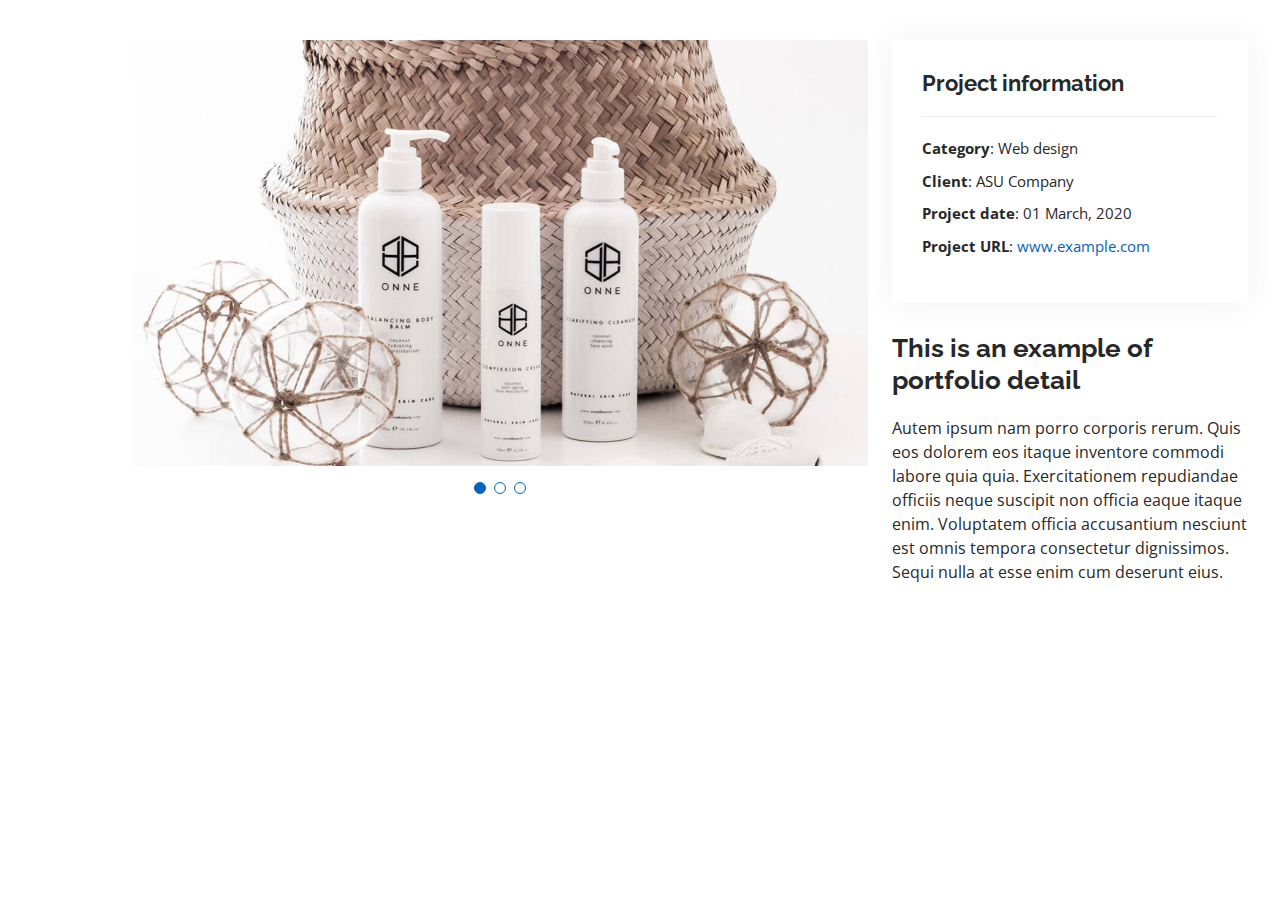
==== portfolio-details.html @ c2803779 "Source Code" ====
<!DOCTYPE html>
<html lang="en">

<head>
  <meta charset="utf-8">
  <meta content="width=device-width, initial-scale=1.0" name="viewport">

  <title>Portfolio Details - Personal Bootstrap Template</title>
  <meta content="" name="description">
  <meta content="" name="keywords">

  <!-- Favicons -->
  <link href="assets/img/favicon.png" rel="icon">
  <link href="assets/img/apple-touch-icon.png" rel="apple-touch-icon">

  <!-- Google Fonts -->
  <link href="https://fonts.googleapis.com/css?family=Open+Sans:300,300i,400,400i,600,600i,700,700i|Raleway:300,300i,400,400i,500,500i,600,600i,700,700i|Poppins:300,300i,400,400i,500,500i,600,600i,700,700i" rel="stylesheet">

  <!-- Vendor CSS Files -->
  <link href="assets/vendor/aos/aos.css" rel="stylesheet">
  <link href="assets/vendor/bootstrap/css/bootstrap.min.css" rel="stylesheet">
  <link href="assets/vendor/bootstrap-icons/bootstrap-icons.css" rel="stylesheet">
  <link href="assets/vendor/boxicons/css/boxicons.min.css" rel="stylesheet">
  <link href="assets/vendor/glightbox/css/glightbox.min.css" rel="stylesheet">
  <link href="assets/vendor/swiper/swiper-bundle.min.css" rel="stylesheet">

  <!-- Template Main CSS File -->
  <link href="assets/css/style.css" rel="stylesheet">

  <!-- =======================================================
  * Template Name: MyResume
  * Updated: Sep 18 2023 with Bootstrap v5.3.2
  * Template URL: https://bootstrapmade.com/free-html-bootstrap-template-my-resume/
  * Author: BootstrapMade.com
  * License: https://bootstrapmade.com/license/
  ======================================================== -->
</head>

<body>

  <main id="main">

    <!-- ======= Portfolio Details Section ======= -->
    <section id="portfolio-details" class="portfolio-details">
      <div class="container">

        <div class="row gy-4">

          <div class="col-lg-8">
            <div class="portfolio-details-slider swiper">
              <div class="swiper-wrapper align-items-center">

                <div class="swiper-slide">
                  <img src="assets/img/portfolio/portfolio-details-1.jpg" alt="">
                </div>

                <div class="swiper-slide">
                  <img src="assets/img/portfolio/portfolio-details-2.jpg" alt="">
                </div>

                <div class="swiper-slide">
                  <img src="assets/img/portfolio/portfolio-details-3.jpg" alt="">
                </div>

              </div>
              <div class="swiper-pagination"></div>
            </div>
          </div>

          <div class="col-lg-4">
            <div class="portfolio-info">
              <h3>Project information</h3>
              <ul>
                <li><strong>Category</strong>: Web design</li>
                <li><strong>Client</strong>: ASU Company</li>
                <li><strong>Project date</strong>: 01 March, 2020</li>
                <li><strong>Project URL</strong>: <a href="#">www.example.com</a></li>
              </ul>
            </div>
            <div class="portfolio-description">
              <h2>This is an example of portfolio detail</h2>
              <p>
                Autem ipsum nam porro corporis rerum. Quis eos dolorem eos itaque inventore commodi labore quia quia. Exercitationem repudiandae officiis neque suscipit non officia eaque itaque enim. Voluptatem officia accusantium nesciunt est omnis tempora consectetur dignissimos. Sequi nulla at esse enim cum deserunt eius.
              </p>
            </div>
          </div>

        </div>

      </div>
    </section><!-- End Portfolio Details Section -->

  </main><!-- End #main -->

  <div id="preloader"></div>
  <a href="#" class="back-to-top d-flex align-items-center justify-content-center"><i class="bi bi-arrow-up-short"></i></a>

  <!-- Vendor JS Files -->
  <script src="assets/vendor/purecounter/purecounter_vanilla.js"></script>
  <script src="assets/vendor/aos/aos.js"></script>
  <script src="assets/vendor/bootstrap/js/bootstrap.bundle.min.js"></script>
  <script src="assets/vendor/glightbox/js/glightbox.min.js"></script>
  <script src="assets/vendor/isotope-layout/isotope.pkgd.min.js"></script>
  <script src="assets/vendor/swiper/swiper-bundle.min.js"></script>
  <script src="assets/vendor/typed.js/typed.umd.js"></script>
  <script src="assets/vendor/waypoints/noframework.waypoints.js"></script>
  <script src="assets/vendor/php-email-form/validate.js"></script>

  <!-- Template Main JS File -->
  <script src="assets/js/main.js"></script>

</body>

</html>
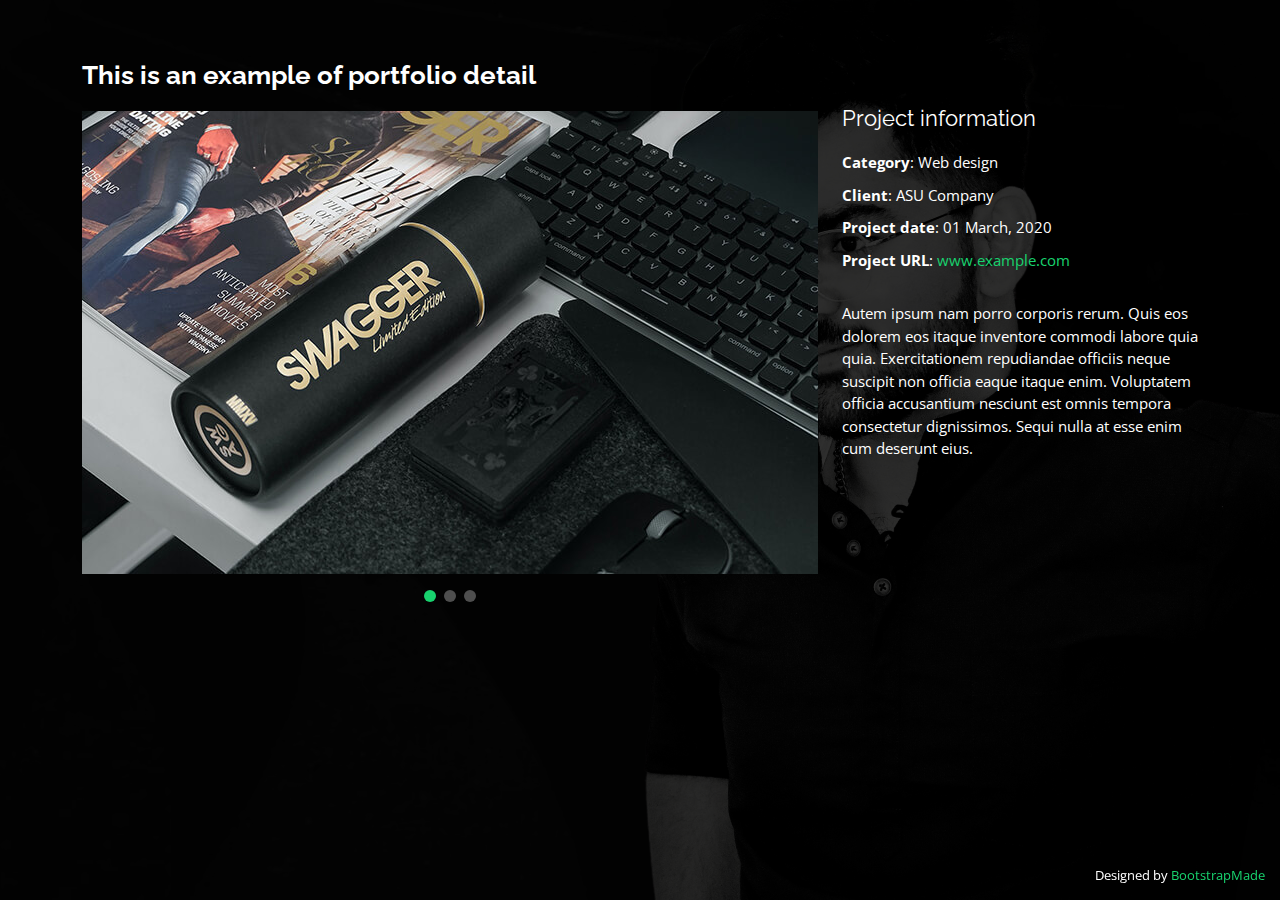
==== commit 7a4d0bdd: "Website" ====
--- a/portfolio-details.html
+++ b/portfolio-details.html
@@ -5,48 +5,44 @@
   <meta charset="utf-8">
   <meta content="width=device-width, initial-scale=1.0" name="viewport">
 
-  <title>Portfolio Details - Personal Bootstrap Template</title>
+  <title>Amit Mishra</title>
   <meta content="" name="description">
   <meta content="" name="keywords">
 
   <!-- Favicons -->
-  <link href="assets/img/favicon.png" rel="icon">
-  <link href="assets/img/apple-touch-icon.png" rel="apple-touch-icon">
+  <link href="assets/img/icon.png" rel="icon">
+  <link href="assets/img/icon.png" rel="apple-touch-icon">
 
   <!-- Google Fonts -->
   <link href="https://fonts.googleapis.com/css?family=Open+Sans:300,300i,400,400i,600,600i,700,700i|Raleway:300,300i,400,400i,500,500i,600,600i,700,700i|Poppins:300,300i,400,400i,500,500i,600,600i,700,700i" rel="stylesheet">
 
   <!-- Vendor CSS Files -->
-  <link href="assets/vendor/aos/aos.css" rel="stylesheet">
   <link href="assets/vendor/bootstrap/css/bootstrap.min.css" rel="stylesheet">
   <link href="assets/vendor/bootstrap-icons/bootstrap-icons.css" rel="stylesheet">
   <link href="assets/vendor/boxicons/css/boxicons.min.css" rel="stylesheet">
   <link href="assets/vendor/glightbox/css/glightbox.min.css" rel="stylesheet">
+  <link href="assets/vendor/remixicon/remixicon.css" rel="stylesheet">
   <link href="assets/vendor/swiper/swiper-bundle.min.css" rel="stylesheet">
 
   <!-- Template Main CSS File -->
   <link href="assets/css/style.css" rel="stylesheet">
 
-  <!-- =======================================================
-  * Template Name: MyResume
-  * Updated: Sep 18 2023 with Bootstrap v5.3.2
-  * Template URL: https://bootstrapmade.com/free-html-bootstrap-template-my-resume/
-  * Author: BootstrapMade.com
-  * License: https://bootstrapmade.com/license/
-  ======================================================== -->
+ 
 </head>
 
 <body>
 
   <main id="main">
 
-    <!-- ======= Portfolio Details Section ======= -->
-    <section id="portfolio-details" class="portfolio-details">
+    <!-- ======= Portfolio Details ======= -->
+    <div id="portfolio-details" class="portfolio-details">
       <div class="container">
 
-        <div class="row gy-4">
+        <div class="row">
 
           <div class="col-lg-8">
+            <h2 class="portfolio-title">This is an example of portfolio detail</h2>
+
             <div class="portfolio-details-slider swiper">
               <div class="swiper-wrapper align-items-center">
 
@@ -65,44 +61,44 @@
               </div>
               <div class="swiper-pagination"></div>
             </div>
+
           </div>
 
-          <div class="col-lg-4">
-            <div class="portfolio-info">
-              <h3>Project information</h3>
-              <ul>
-                <li><strong>Category</strong>: Web design</li>
-                <li><strong>Client</strong>: ASU Company</li>
-                <li><strong>Project date</strong>: 01 March, 2020</li>
-                <li><strong>Project URL</strong>: <a href="#">www.example.com</a></li>
-              </ul>
-            </div>
-            <div class="portfolio-description">
-              <h2>This is an example of portfolio detail</h2>
-              <p>
-                Autem ipsum nam porro corporis rerum. Quis eos dolorem eos itaque inventore commodi labore quia quia. Exercitationem repudiandae officiis neque suscipit non officia eaque itaque enim. Voluptatem officia accusantium nesciunt est omnis tempora consectetur dignissimos. Sequi nulla at esse enim cum deserunt eius.
-              </p>
-            </div>
+          <div class="col-lg-4 portfolio-info">
+            <h3>Project information</h3>
+            <ul>
+              <li><strong>Category</strong>: Web design</li>
+              <li><strong>Client</strong>: ASU Company</li>
+              <li><strong>Project date</strong>: 01 March, 2020</li>
+              <li><strong>Project URL</strong>: <a href="#">www.example.com</a></li>
+            </ul>
+
+            <p>
+              Autem ipsum nam porro corporis rerum. Quis eos dolorem eos itaque inventore commodi labore quia quia. Exercitationem repudiandae officiis neque suscipit non officia eaque itaque enim. Voluptatem officia accusantium nesciunt est omnis tempora consectetur dignissimos. Sequi nulla at esse enim cum deserunt eius.
+            </p>
           </div>
 
         </div>
 
       </div>
-    </section><!-- End Portfolio Details Section -->
+    </div><!-- End Portfolio Details -->
 
   </main><!-- End #main -->
 
-  <div id="preloader"></div>
-  <a href="#" class="back-to-top d-flex align-items-center justify-content-center"><i class="bi bi-arrow-up-short"></i></a>
+  <div class="credits">
+    <!-- All the links in the footer should remain intact. -->
+    <!-- You can delete the links only if you purchased the pro version. -->
+    <!-- Licensing information: https://bootstrapmade.com/license/ -->
+    <!-- Purchase the pro version with working PHP/AJAX contact form: https://bootstrapmade.com/personal-free-resume-bootstrap-template/ -->
+    Designed by <a href="https://bootstrapmade.com/">BootstrapMade</a>
+  </div>
 
   <!-- Vendor JS Files -->
   <script src="assets/vendor/purecounter/purecounter_vanilla.js"></script>
-  <script src="assets/vendor/aos/aos.js"></script>
   <script src="assets/vendor/bootstrap/js/bootstrap.bundle.min.js"></script>
   <script src="assets/vendor/glightbox/js/glightbox.min.js"></script>
   <script src="assets/vendor/isotope-layout/isotope.pkgd.min.js"></script>
   <script src="assets/vendor/swiper/swiper-bundle.min.js"></script>
-  <script src="assets/vendor/typed.js/typed.umd.js"></script>
   <script src="assets/vendor/waypoints/noframework.waypoints.js"></script>
   <script src="assets/vendor/php-email-form/validate.js"></script>
 
--- a/assets/css/style.css
+++ b/assets/css/style.css
@@ -1,26 +1,40 @@
-/**
-* Template Name: MyResume
-* Updated: Sep 18 2023 with Bootstrap v5.3.2
-* Template URL: https://bootstrapmade.com/free-html-bootstrap-template-my-resume/
-* Author: BootstrapMade.com
-* License: https://bootstrapmade.com/license/
-*/
 
 /*--------------------------------------------------------------
 # General
 --------------------------------------------------------------*/
 body {
   font-family: "Open Sans", sans-serif;
-  color: #272829;
+  background-color: #040404;
+  color: #fff;
+  position: relative;
+  background: transparent;
+}
+
+body::before {
+  content: "";
+  position: fixed;
+  background: #040404 url("../img/bg.jpeg") top right no-repeat;
+  background-size: cover;
+  left: 0;
+  right: 0;
+  top: 0;
+  height: 100vh;
+  z-index: -1;
+}
+
+@media (min-width: 1024px) {
+  body::before {
+    background-attachment: fixed;
+  }
 }
 
 a {
-  color: #0563bb;
+  color: #18d26e;
   text-decoration: none;
 }
 
 a:hover {
-  color: #067ded;
+  color: #35e888;
   text-decoration: none;
 }
 
@@ -34,111 +48,140 @@
 }
 
 /*--------------------------------------------------------------
-# Back to top button
---------------------------------------------------------------*/
-.back-to-top {
-  position: fixed;
-  visibility: hidden;
-  opacity: 0;
-  right: 15px;
-  bottom: 15px;
-  z-index: 996;
-  background: #0563bb;
+# Header
+--------------------------------------------------------------*/
+#header {
+  transition: ease-in-out 0.3s;
+  position: relative;
+  height: 100vh;
+  display: flex;
+  align-items: center;
+  z-index: 997;
+  overflow-y: auto;
+}
+
+#header * {
+  transition: ease-in-out 0.3s;
+}
+
+#header h1 {
+  font-size: 48px;
+  margin: 0;
+  padding: 0;
+  line-height: 1;
+  font-weight: 700;
+  font-family: "Poppins", sans-serif;
+}
+
+#header h1 a,
+#header h1 a:hover {
+  color: #fff;
+  line-height: 1;
+  display: inline-block;
+}
+
+#header h2 {
+  font-size: 24px;
+  margin-top: 20px;
+  color: rgba(255, 255, 255, 0.8);
+}
+
+#header h2 span {
+  color: #fff;
+  border-bottom: 2px solid #18d26e;
+  padding-bottom: 6px;
+}
+
+#header img {
+  padding: 0;
+  margin: 0;
+}
+
+#header .social-links {
+  margin-top: 40px;
+  display: flex;
+}
+
+#header .social-links a {
+  font-size: 16px;
+  display: flex;
+  justify-content: center;
+  align-items: center;
+  background: rgba(255, 255, 255, 0.1);
+  color: #fff;
+  line-height: 1;
+  margin-right: 8px;
+  border-radius: 50%;
   width: 40px;
   height: 40px;
-  border-radius: 50px;
-  transition: all 0.4s;
-}
-
-.back-to-top i {
-  font-size: 28px;
-  color: #fff;
-  line-height: 0;
-}
-
-.back-to-top:hover {
-  background: #0678e3;
-  color: #fff;
-}
-
-.back-to-top.active {
-  visibility: visible;
-  opacity: 1;
-}
-
-/*--------------------------------------------------------------
-# Preloader
---------------------------------------------------------------*/
-#preloader {
+}
+
+#header .social-links a:hover {
+  background: #18d26e;
+}
+
+@media (max-width: 992px) {
+  #header h1 {
+    font-size: 36px;
+  }
+
+  #header h2 {
+    font-size: 20px;
+    line-height: 30px;
+  }
+
+  #header .social-links {
+    margin-top: 15px;
+  }
+
+  #header .container {
+    display: flex;
+    flex-direction: column;
+    align-items: center;
+  }
+}
+
+/* Header Top */
+#header.header-top {
+  height: 80px;
   position: fixed;
+  left: 0;
   top: 0;
-  left: 0;
   right: 0;
-  bottom: 0;
-  z-index: 9999;
-  overflow: hidden;
-  background: #fff;
-}
-
-#preloader:before {
-  content: "";
-  position: fixed;
-  top: calc(50% - 30px);
-  left: calc(50% - 30px);
-  border: 6px solid #0563bb;
-  border-top-color: #fff;
-  border-bottom-color: #fff;
-  border-radius: 50%;
-  width: 60px;
-  height: 60px;
-  animation: animate-preloader 1s linear infinite;
-}
-
-@keyframes animate-preloader {
-  0% {
-    transform: rotate(0deg);
-  }
-
-  100% {
-    transform: rotate(360deg);
-  }
-}
-
-/*--------------------------------------------------------------
-# Disable aos animation delay on mobile devices
---------------------------------------------------------------*/
-@media screen and (max-width: 768px) {
-  [data-aos-delay] {
-    transition-delay: 0 !important;
-  }
-}
-
-/*--------------------------------------------------------------
-# Header
---------------------------------------------------------------*/
-#header {
-  position: fixed;
-  top: 0;
-  left: 0;
-  bottom: 0;
-  z-index: 9997;
-  transition: all 0.5s;
-  padding: 15px;
-  overflow-y: auto;
-}
-
-@media (max-width: 991px) {
-  #header {
-    width: 300px;
-    background: #fff;
-    border-right: 1px solid #e6e9ec;
-    left: -300px;
-  }
-}
-
-@media (min-width: 991px) {
-  #main {
-    margin-left: 100px;
+  background: rgba(0, 0, 0, 0.9);
+}
+
+#header.header-top .social-links,
+#header.header-top h2 {
+  display: none;
+}
+
+#header.header-top h1 {
+  margin-right: auto;
+  font-size: 36px;
+}
+
+#header.header-top img {
+  max-height: 60px;
+  margin-right: 20px !important;
+}
+
+#header.header-top .container {
+  display: flex;
+  align-items: center;
+}
+
+#header.header-top .navbar {
+  margin: 0;
+}
+
+@media (max-width: 768px) {
+  #header.header-top {
+    height: 60px;
+  }
+
+  #header.header-top h1 {
+    font-size: 26px;
   }
 }
 
@@ -148,327 +191,284 @@
 /**
 * Desktop Navigation 
 */
-.nav-menu {
-  padding: 0;
-  display: block;
-}
-
-.nav-menu * {
+.navbar {
+  padding: 0;
+  margin-top: 35px;
+}
+
+.navbar ul {
   margin: 0;
   padding: 0;
+  display: flex;
   list-style: none;
-}
-
-.nav-menu>ul>li {
-  position: relative;
-  white-space: nowrap;
-}
-
-.nav-menu a,
-.nav-menu a:focus {
+  align-items: center;
+}
+
+.navbar li {
+  position: relative;
+}
+
+.navbar li+li {
+  margin-left: 30px;
+}
+
+.navbar a,
+.navbar a:focus {
   display: flex;
   align-items: center;
-  color: #45505b;
-  padding: 10px 18px;
-  margin-bottom: 8px;
+  justify-content: space-between;
+  padding: 0;
+  font-family: "Poppins", sans-serif;
+  font-size: 16px;
+  font-weight: 400;
+  color: rgba(255, 255, 255, 0.7);
+  white-space: nowrap;
   transition: 0.3s;
-  font-size: 15px;
-  border-radius: 50px;
-  background: #f2f3f5;
-  height: 56px;
-  width: 100%;
-  overflow: hidden;
-  transition: 0.3s;
-}
-
-.nav-menu a i,
-.nav-menu a:focus i {
-  font-size: 20px;
-}
-
-.nav-menu a span,
-.nav-menu a:focus span {
-  padding: 0 5px 0 7px;
-  color: #45505b;
-}
-
-@media (min-width: 992px) {
-
-  .nav-menu a,
-  .nav-menu a:focus {
-    width: 56px;
-  }
-
-  .nav-menu a span,
-  .nav-menu a:focus span {
-    display: none;
-    color: #fff;
-  }
-}
-
-.nav-menu a:hover,
-.nav-menu .active,
-.nav-menu .active:focus,
-.nav-menu li:hover>a {
-  color: #fff;
-  background: #0563bb;
-}
-
-.nav-menu a:hover span,
-.nav-menu .active span,
-.nav-menu .active:focus span,
-.nav-menu li:hover>a span {
-  color: #fff;
-}
-
-.nav-menu a:hover,
-.nav-menu li:hover>a {
-  width: 100%;
-  color: #fff;
-}
-
-.nav-menu a:hover span,
-.nav-menu li:hover>a span {
-  display: block;
+}
+
+.navbar a i,
+.navbar a:focus i {
+  font-size: 12px;
+  line-height: 0;
+  margin-left: 5px;
+}
+
+.navbar a:before {
+  content: "";
+  position: absolute;
+  width: 0;
+  height: 2px;
+  bottom: -4px;
+  left: 0;
+  background-color: #18d26e;
+  visibility: hidden;
+  width: 0px;
+  transition: all 0.3s ease-in-out 0s;
+}
+
+.navbar a:hover:before,
+.navbar li:hover>a:before,
+.navbar .active:before {
+  visibility: visible;
+  width: 25px;
+}
+
+.navbar a:hover,
+.navbar .active,
+.navbar .active:focus,
+.navbar li:hover>a {
+  color: #fff;
 }
 
 /**
 * Mobile Navigation 
 */
 .mobile-nav-toggle {
+  color: #fff;
+  font-size: 28px;
+  cursor: pointer;
+  display: none;
+  line-height: 0;
+  transition: 0.5s;
   position: fixed;
-  right: 10px;
-  top: 10px;
-  z-index: 9998;
-  border: 0;
-  background: none;
-  font-size: 28px;
-  transition: all 0.4s;
-  outline: none !important;
-  line-height: 0;
-  cursor: pointer;
-  border-radius: 50px;
-  padding: 5px;
-}
-
-.mobile-nav-toggle i {
-  color: #45505b;
-}
-
-.mobile-nav-active {
+  right: 15px;
+  top: 15px;
+}
+
+@media (max-width: 991px) {
+  .mobile-nav-toggle {
+    display: block;
+  }
+
+  .navbar ul {
+    display: none;
+  }
+}
+
+.navbar-mobile {
+  position: fixed;
   overflow: hidden;
-}
-
-.mobile-nav-active #header {
+  top: 0;
+  right: 0;
   left: 0;
-}
-
-.mobile-nav-active .mobile-nav-toggle {
-  color: #fff;
-  background-color: #0563bb;
-}
-
-/*--------------------------------------------------------------
-# Hero Section
---------------------------------------------------------------*/
-#hero {
+  bottom: 0;
+  background: rgba(0, 0, 0, 0.9);
+  transition: 0.3s;
+  z-index: 999;
+  margin-top: 0;
+}
+
+.navbar-mobile .mobile-nav-toggle {
+  position: absolute;
+  top: 15px;
+  right: 15px;
+}
+
+.navbar-mobile ul {
+  display: block;
+  position: absolute;
+  top: 55px;
+  right: 15px;
+  bottom: 45px;
+  left: 15px;
+  padding: 10px 0;
+  overflow-y: auto;
+  transition: 0.3s;
+  border: 2px solid rgba(255, 255, 255, 0.2);
+}
+
+.navbar-mobile li {
+  padding: 12px 20px;
+}
+
+.navbar-mobile li+li {
+  margin: 0;
+}
+
+.navbar-mobile a,
+.navbar-mobile a:focus {
+  font-size: 16px;
+  position: relative;
+}
+
+/*--------------------------------------------------------------
+# Sections General
+--------------------------------------------------------------*/
+section {
+  overflow: hidden;
+  position: absolute;
   width: 100%;
-  height: 100vh;
-  background: url("../img/hero-bg.jpg") top right no-repeat;
-  background-size: cover;
-  position: relative;
-}
-
-@media (min-width: 992px) {
-  #hero {
-    padding-left: 160px;
-  }
-}
-
-#hero:before {
+  top: 140px;
+  bottom: 100%;
+  opacity: 0;
+  transition: ease-in-out 0.4s;
+  z-index: 2;
+}
+
+section.section-show {
+  top: 100px;
+  bottom: auto;
+  opacity: 1;
+  padding-bottom: 45px;
+}
+
+section .container {
+  background: rgba(0, 0, 0, 0.9);
+  padding: 30px;
+}
+
+@media (max-width: 768px) {
+  section {
+    top: 120px;
+  }
+
+  section.section-show {
+    top: 80px;
+  }
+}
+
+.section-title h2 {
+  font-size: 14px;
+  font-weight: 500;
+  padding: 0;
+  line-height: 1px;
+  margin: 0 0 20px 0;
+  letter-spacing: 2px;
+  text-transform: uppercase;
+  color: #aaaaaa;
+  font-family: "Poppins", sans-serif;
+}
+
+.section-title h2::after {
   content: "";
-  background: rgba(255, 255, 255, 0.8);
-  position: absolute;
-  bottom: 0;
-  top: 0;
-  left: 0;
-  right: 0;
-}
-
-#hero h1 {
-  margin: 0;
-  font-size: 64px;
-  font-weight: 700;
-  line-height: 56px;
-  color: #45505b;
-}
-
-#hero p {
-  color: #45505b;
-  margin: 15px 0 0 0;
-  font-size: 26px;
-  font-family: "Poppins", sans-serif;
-}
-
-#hero p span {
-  color: #0563bb;
-  letter-spacing: 1px;
-}
-
-#hero .social-links {
-  margin-top: 30px;
-}
-
-#hero .social-links a {
-  font-size: 24px;
-  display: inline-block;
-  color: #45505b;
-  line-height: 1;
-  margin-right: 20px;
-  transition: 0.3s;
-}
-
-#hero .social-links a:hover {
-  color: #0563bb;
-}
-
-@media (max-width: 992px) {
-  #hero {
-    text-align: center;
-  }
-
-  #hero h1 {
-    font-size: 32px;
-    line-height: 36px;
-  }
-
-  #hero p {
-    margin-top: 10px;
-    font-size: 20px;
-    line-height: 24px;
-  }
-}
-
-/*--------------------------------------------------------------
-# Sections General
---------------------------------------------------------------*/
-section {
-  padding: 60px 0;
-  overflow: hidden;
-}
-
-.section-title {
-  text-align: center;
-  padding-bottom: 30px;
-}
-
-.section-title h2 {
-  font-size: 32px;
-  font-weight: bold;
-  text-transform: uppercase;
-  margin-bottom: 20px;
-  padding-bottom: 20px;
-  position: relative;
-  color: #45505b;
-}
-
-.section-title h2::before {
-  content: "";
-  position: absolute;
-  display: block;
   width: 120px;
   height: 1px;
-  background: #ddd;
-  bottom: 1px;
-  left: calc(50% - 60px);
-}
-
-.section-title h2::after {
-  content: "";
-  position: absolute;
-  display: block;
-  width: 40px;
-  height: 3px;
-  background: #0563bb;
-  bottom: 0;
-  left: calc(50% - 20px);
+  display: inline-block;
+  background: #4ceb95;
+  margin: 4px 10px;
 }
 
 .section-title p {
-  margin-bottom: 0;
+  margin: 0;
+  margin: -15px 0 15px 0;
+  font-size: 36px;
+  font-weight: 700;
+  text-transform: uppercase;
+  font-family: "Poppins", sans-serif;
+  color: #fff;
 }
 
 /*--------------------------------------------------------------
 # About
 --------------------------------------------------------------*/
-.about .content h3 {
+.about-me .content h3 {
   font-weight: 700;
   font-size: 26px;
-  color: #728394;
-}
-
-.about .content ul {
+  color: #18d26e;
+}
+
+.about-me .content ul {
   list-style: none;
   padding: 0;
 }
 
-.about .content ul li {
+.about-me .content ul li {
   margin-bottom: 20px;
   display: flex;
   align-items: center;
 }
 
-.about .content ul strong {
+.about-me .content ul strong {
   margin-right: 10px;
 }
 
-.about .content ul i {
+.about-me .content ul i {
   font-size: 16px;
   margin-right: 5px;
-  color: #0563bb;
+  color: #18d26e;
   line-height: 0;
 }
 
-.about .content p:last-child {
+.about-me .content p:last-child {
   margin-bottom: 0;
 }
 
 /*--------------------------------------------------------------
-# Facts
---------------------------------------------------------------*/
-.facts .count-box {
+# Counts
+--------------------------------------------------------------*/
+.counts {
+  padding: 70px 0 60px;
+}
+
+.counts .count-box {
   padding: 30px 30px 25px 30px;
-  margin-top: 30px;
   width: 100%;
   position: relative;
   text-align: center;
-  background: #fff;
-}
-
-.facts .count-box i {
+  background: rgba(255, 255, 255, 0.08);
+}
+
+.counts .count-box i {
   position: absolute;
   top: -25px;
   left: 50%;
   transform: translateX(-50%);
   font-size: 24px;
-  background: #0563bb;
-  color: #fff;
+  background: rgba(255, 255, 255, 0.1);
+  padding: 12px;
+  color: #18d26e;
   border-radius: 50px;
-  display: inline-flex;
-  align-items: center;
-  justify-content: center;
-  width: 48px;
-  height: 48px;
-}
-
-.facts .count-box span {
+  line-height: 0;
+}
+
+.counts .count-box span {
   font-size: 36px;
   display: block;
   font-weight: 600;
-  color: #011426;
-}
-
-.facts .count-box p {
+  color: #fff;
+}
+
+.counts .count-box p {
   padding: 0;
   margin: 0;
   font-family: "Raleway", sans-serif;
@@ -476,7 +476,7 @@
 }
 
 /*--------------------------------------------------------------
-# Akills
+# Skills
 --------------------------------------------------------------*/
 .skills .progress {
   height: 60px;
@@ -492,7 +492,7 @@
   display: block;
   font-weight: 600;
   font-family: "Poppins", sans-serif;
-  color: #45505b;
+  color: #fff;
 }
 
 .skills .progress .skill .val {
@@ -501,14 +501,125 @@
 }
 
 .skills .progress-bar-wrap {
-  background: #f2f3f5;
+  background: rgba(255, 255, 255, 0.2);
 }
 
 .skills .progress-bar {
   width: 1px;
   height: 10px;
   transition: 0.9s;
-  background-color: #0563bb;
+  background-color: #18d26e;
+}
+
+/*--------------------------------------------------------------
+# Interests
+--------------------------------------------------------------*/
+.interests .icon-box {
+  display: flex;
+  align-items: center;
+  padding: 20px;
+  background: rgba(255, 255, 255, 0.08);
+  transition: ease-in-out 0.3s;
+}
+
+.interests .icon-box i {
+  font-size: 32px;
+  padding-right: 10px;
+  line-height: 1;
+}
+
+.interests .icon-box h3 {
+  font-weight: 700;
+  margin: 0;
+  padding: 0;
+  line-height: 1;
+  font-size: 16px;
+  color: #fff;
+}
+
+.interests .icon-box:hover {
+  background: rgba(255, 255, 255, 0.12);
+}
+
+/*--------------------------------------------------------------
+# Testimonials
+--------------------------------------------------------------*/
+.testimonials .testimonials-carousel,
+.testimonials .testimonials-slider {
+  overflow: hidden;
+}
+
+.testimonials .testimonial-item {
+  box-sizing: content-box;
+  min-height: 320px;
+}
+
+.testimonials .testimonial-item .testimonial-img {
+  width: 90px;
+  border-radius: 50%;
+  margin: -40px 0 0 40px;
+  position: relative;
+  z-index: 2;
+  border: 6px solid rgba(255, 255, 255, 0.12);
+}
+
+.testimonials .testimonial-item h3 {
+  font-size: 18px;
+  font-weight: bold;
+  margin: 10px 0 5px 45px;
+  color: #fff;
+}
+
+.testimonials .testimonial-item h4 {
+  font-size: 14px;
+  color: #999;
+  margin: 0 0 0 45px;
+}
+
+.testimonials .testimonial-item .quote-icon-left,
+.testimonials .testimonial-item .quote-icon-right {
+  color: rgba(255, 255, 255, 0.25);
+  font-size: 26px;
+}
+
+.testimonials .testimonial-item .quote-icon-left {
+  display: inline-block;
+  left: -5px;
+  position: relative;
+}
+
+.testimonials .testimonial-item .quote-icon-right {
+  display: inline-block;
+  right: -5px;
+  position: relative;
+  top: 10px;
+}
+
+.testimonials .testimonial-item p {
+  font-style: italic;
+  margin: 0 15px 0 15px;
+  padding: 20px 20px 60px 20px;
+  background: rgba(255, 255, 255, 0.1);
+  position: relative;
+  border-radius: 6px;
+  position: relative;
+  z-index: 1;
+}
+
+.testimonials .swiper-pagination {
+  margin-top: 20px;
+  position: relative;
+}
+
+.testimonials .swiper-pagination .swiper-pagination-bullet {
+  width: 12px;
+  height: 12px;
+  opacity: 1;
+  background-color: rgba(255, 255, 255, 0.3);
+}
+
+.testimonials .swiper-pagination .swiper-pagination-bullet-active {
+  background-color: #18d26e;
 }
 
 /*--------------------------------------------------------------
@@ -519,13 +630,13 @@
   font-weight: 700;
   margin-top: 20px;
   margin-bottom: 20px;
-  color: #45505b;
+  color: #fff;
 }
 
 .resume .resume-item {
   padding: 0 0 20px 20px;
   margin-top: -2px;
-  border-left: 2px solid #0563bb;
+  border-left: 2px solid rgba(255, 255, 255, 0.2);
   position: relative;
 }
 
@@ -535,13 +646,13 @@
   font-weight: 600;
   text-transform: uppercase;
   font-family: "Poppins", sans-serif;
-  color: #0563bb;
+  color: #18d26e;
   margin-bottom: 10px;
 }
 
 .resume .resume-item h5 {
   font-size: 16px;
-  background: #f7f8f9;
+  background: rgba(255, 255, 255, 0.15);
   padding: 5px 15px;
   display: inline-block;
   font-weight: 600;
@@ -568,8 +679,88 @@
   border-radius: 50px;
   left: -9px;
   top: 0;
+  background: #18d26e;
+  border: 2px solid #18d26e;
+}
+
+/*--------------------------------------------------------------
+# Services
+--------------------------------------------------------------*/
+.services .icon-box {
+  text-align: center;
+  background: rgba(204, 204, 204, 0.1);
+  padding: 80px 20px;
+  transition: all ease-in-out 0.3s;
+}
+
+.services .icon-box .icon {
+  margin: 0 auto;
+  width: 64px;
+  height: 64px;
+  background: #18d26e;
+  border-radius: 5px;
+  transition: all 0.3s ease-out 0s;
+  display: flex;
+  align-items: center;
+  justify-content: center;
+  margin-bottom: 20px;
+  transform-style: preserve-3d;
+}
+
+.services .icon-box .icon i {
+  color: #fff;
+  font-size: 28px;
+}
+
+.services .icon-box .icon::before {
+  position: absolute;
+  content: "";
+  left: -8px;
+  top: -8px;
+  height: 100%;
+  width: 100%;
+  background: rgba(255, 255, 255, 0.15);
+  border-radius: 5px;
+  transition: all 0.3s ease-out 0s;
+  transform: translateZ(-1px);
+}
+
+.services .icon-box h4 {
+  font-weight: 700;
+  margin-bottom: 15px;
+  font-size: 24px;
+}
+
+.services .icon-box h4 a {
+  color: #fff;
+}
+
+.services .icon-box p {
+  line-height: 24px;
+  font-size: 14px;
+  margin-bottom: 0;
+}
+
+.services .icon-box:hover {
+  background: #18d26e;
+  border-color: #18d26e;
+}
+
+.services .icon-box:hover .icon {
   background: #fff;
-  border: 2px solid #0563bb;
+}
+
+.services .icon-box:hover .icon i {
+  color: #18d26e;
+}
+
+.services .icon-box:hover .icon::before {
+  background: #35e888;
+}
+
+.services .icon-box:hover h4 a,
+.services .icon-box:hover p {
+  color: #fff;
 }
 
 /*--------------------------------------------------------------
@@ -581,10 +772,9 @@
 
 .portfolio #portfolio-flters {
   padding: 0;
-  margin: 0 auto 25px auto;
+  margin: 0 auto 15px auto;
   list-style: none;
   text-align: center;
-  background: #fff;
   border-radius: 50px;
   padding: 2px 15px;
 }
@@ -592,19 +782,21 @@
 .portfolio #portfolio-flters li {
   cursor: pointer;
   display: inline-block;
-  padding: 10px 15px;
+  padding: 8px 16px 10px 16px;
   font-size: 14px;
   font-weight: 600;
   line-height: 1;
   text-transform: uppercase;
-  color: #272829;
-  margin-bottom: 5px;
+  color: #fff;
+  background: rgba(255, 255, 255, 0.1);
+  margin: 0 3px 10px 3px;
   transition: all 0.3s ease-in-out;
+  border-radius: 4px;
 }
 
 .portfolio #portfolio-flters li:hover,
 .portfolio #portfolio-flters li.filter-active {
-  color: #0563bb;
+  background: #18d26e;
 }
 
 .portfolio #portfolio-flters li:last-child {
@@ -616,12 +808,12 @@
   position: relative;
   overflow: hidden;
   z-index: 1;
-  background: rgba(69, 80, 91, 0.8);
+  background: rgba(0, 0, 0, 0.6);
 }
 
 .portfolio .portfolio-wrap::before {
   content: "";
-  background: rgba(255, 255, 255, 0.7);
+  background: rgba(0, 0, 0, 0.6);
   position: absolute;
   left: 30px;
   right: 30px;
@@ -656,8 +848,8 @@
   position: absolute;
   top: 35px;
   left: 35px;
-  border-top: 3px solid #d7dce1;
-  border-left: 3px solid #d7dce1;
+  border-top: 3px solid #fff;
+  border-left: 3px solid #fff;
   transition: all 0.5s ease 0s;
   z-index: 9994;
 }
@@ -670,20 +862,20 @@
   position: absolute;
   bottom: 35px;
   right: 35px;
-  border-bottom: 3px solid #d7dce1;
-  border-right: 3px solid #d7dce1;
+  border-bottom: 3px solid #fff;
+  border-right: 3px solid #fff;
   transition: all 0.5s ease 0s;
   z-index: 9994;
 }
 
 .portfolio .portfolio-wrap .portfolio-info h4 {
   font-size: 20px;
-  color: #45505b;
+  color: #fff;
   font-weight: 600;
 }
 
 .portfolio .portfolio-wrap .portfolio-info p {
-  color: #45505b;
+  color: #ffffff;
   font-size: 14px;
   text-transform: uppercase;
   padding: 0;
@@ -696,7 +888,7 @@
 }
 
 .portfolio .portfolio-wrap .portfolio-links a {
-  color: #45505b;
+  color: #fff;
   margin: 0 2px;
   font-size: 28px;
   display: inline-block;
@@ -704,7 +896,7 @@
 }
 
 .portfolio .portfolio-wrap .portfolio-links a:hover {
-  color: #148af9;
+  color: #63eda3;
 }
 
 .portfolio .portfolio-wrap:hover::before {
@@ -734,343 +926,133 @@
 --------------------------------------------------------------*/
 .portfolio-details {
   padding-top: 40px;
-}
-
-.portfolio-details .portfolio-details-slider img {
-  width: 100%;
-}
-
-.portfolio-details .portfolio-details-slider .swiper-pagination {
-  margin-top: 20px;
-  position: relative;
-}
-
-.portfolio-details .portfolio-details-slider .swiper-pagination .swiper-pagination-bullet {
-  width: 12px;
-  height: 12px;
-  background-color: #fff;
-  opacity: 1;
-  border: 1px solid #0563bb;
-}
-
-.portfolio-details .portfolio-details-slider .swiper-pagination .swiper-pagination-bullet-active {
-  background-color: #0563bb;
-}
-
-.portfolio-details .portfolio-info {
-  padding: 30px;
-  box-shadow: 0px 0 30px rgba(69, 80, 91, 0.08);
-}
-
-.portfolio-details .portfolio-info h3 {
-  font-size: 22px;
-  font-weight: 700;
-  margin-bottom: 20px;
-  padding-bottom: 20px;
-  border-bottom: 1px solid #eee;
-}
-
-.portfolio-details .portfolio-info ul {
-  list-style: none;
-  padding: 0;
-  font-size: 15px;
-}
-
-.portfolio-details .portfolio-info ul li+li {
-  margin-top: 10px;
-}
-
-.portfolio-details .portfolio-description {
-  padding-top: 30px;
-}
-
-.portfolio-details .portfolio-description h2 {
+  background: rgba(0, 0, 0, 0.8);
+  position: fixed;
+  left: 0;
+  right: 0;
+  top: 0;
+  bottom: 0;
+  overflow-y: auto;
+}
+
+.portfolio-details .container {
+  padding-top: 20px;
+  padding-bottom: 40px;
+}
+
+.portfolio-details .portfolio-title {
   font-size: 26px;
   font-weight: 700;
   margin-bottom: 20px;
 }
 
-.portfolio-details .portfolio-description p {
-  padding: 0;
-}
-
-/*--------------------------------------------------------------
-# Services
---------------------------------------------------------------*/
-.services .icon-box {
-  text-align: center;
-  padding: 70px 20px 80px 20px;
-  transition: all ease-in-out 0.3s;
-  background: #fff;
-  box-shadow: 0px 5px 90px 0px rgba(110, 123, 131, 0.05);
-}
-
-.services .icon-box .icon {
-  margin: 0 auto;
-  width: 100px;
-  height: 100px;
-  display: flex;
-  align-items: center;
-  justify-content: center;
-  transition: ease-in-out 0.3s;
-  position: relative;
-}
-
-.services .icon-box .icon i {
-  font-size: 36px;
-  transition: 0.5s;
-  position: relative;
-}
-
-.services .icon-box .icon svg {
-  position: absolute;
-  top: 0;
-  left: 0;
-}
-
-.services .icon-box .icon svg path {
-  transition: 0.5s;
-  fill: #f5f5f5;
-}
-
-.services .icon-box h4 {
-  font-weight: 600;
-  margin: 10px 0 15px 0;
+.portfolio-details .portfolio-info {
+  padding-top: 45px;
+}
+
+.portfolio-details .portfolio-info h3 {
   font-size: 22px;
-}
-
-.services .icon-box h4 a {
-  color: #45505b;
-  transition: ease-in-out 0.3s;
-}
-
-.services .icon-box p {
+  font-weight: 400;
+  margin-bottom: 20px;
+}
+
+.portfolio-details .portfolio-info ul {
+  list-style: none;
+  padding: 0;
+  font-size: 15px;
+}
+
+.portfolio-details .portfolio-info ul li+li {
+  margin-top: 10px;
+}
+
+.portfolio-details .portfolio-info p {
+  font-size: 15px;
+  padding: 15px 0 0 0;
+}
+
+@media (max-width: 992px) {
+  .portfolio-details .portfolio-info {
+    padding-top: 20px;
+  }
+}
+
+.portfolio-details .swiper-pagination {
+  margin-top: 20px;
+  position: relative;
+}
+
+.portfolio-details .swiper-pagination .swiper-pagination-bullet {
+  width: 12px;
+  height: 12px;
+  opacity: 1;
+  background-color: rgba(255, 255, 255, 0.3);
+}
+
+.portfolio-details .swiper-pagination .swiper-pagination-bullet-active {
+  background-color: #18d26e;
+}
+
+/*--------------------------------------------------------------
+# Contact
+--------------------------------------------------------------*/
+.contact .info-box {
+  color: #444444;
+  padding: 20px;
+  width: 100%;
+  background: rgba(255, 255, 255, 0.08);
+}
+
+.contact .info-box i.bx {
+  font-size: 24px;
+  color: #18d26e;
+  border-radius: 50%;
+  padding: 14px;
+  float: left;
+  background: rgba(255, 255, 255, 0.1);
+}
+
+.contact .info-box h3 {
+  font-size: 20px;
+  color: rgba(255, 255, 255, 0.5);
+  font-weight: 700;
+  margin: 10px 0 8px 68px;
+}
+
+.contact .info-box p {
+  padding: 0;
+  color: #fff;
   line-height: 24px;
   font-size: 14px;
-  margin-bottom: 0;
-}
-
-.services .icon-box:hover {
-  border-color: #fff;
-  box-shadow: 0px 0 35px 0 rgba(0, 0, 0, 0.08);
-}
-
-.services .iconbox-blue i {
-  color: #47aeff;
-}
-
-.services .iconbox-blue:hover .icon i {
-  color: #fff;
-}
-
-.services .iconbox-blue:hover .icon path {
-  fill: #47aeff;
-}
-
-.services .iconbox-orange i {
-  color: #ffa76e;
-}
-
-.services .iconbox-orange:hover .icon i {
-  color: #fff;
-}
-
-.services .iconbox-orange:hover .icon path {
-  fill: #ffa76e;
-}
-
-.services .iconbox-pink i {
-  color: #e80368;
-}
-
-.services .iconbox-pink:hover .icon i {
-  color: #fff;
-}
-
-.services .iconbox-pink:hover .icon path {
-  fill: #e80368;
-}
-
-.services .iconbox-yellow i {
-  color: #ffbb2c;
-}
-
-.services .iconbox-yellow:hover .icon i {
-  color: #fff;
-}
-
-.services .iconbox-yellow:hover .icon path {
-  fill: #ffbb2c;
-}
-
-.services .iconbox-red i {
-  color: #ff5828;
-}
-
-.services .iconbox-red:hover .icon i {
-  color: #fff;
-}
-
-.services .iconbox-red:hover .icon path {
-  fill: #ff5828;
-}
-
-.services .iconbox-teal i {
-  color: #11dbcf;
-}
-
-.services .iconbox-teal:hover .icon i {
-  color: #fff;
-}
-
-.services .iconbox-teal:hover .icon path {
-  fill: #11dbcf;
-}
-
-/*--------------------------------------------------------------
-# Testimonials
---------------------------------------------------------------*/
-.testimonials .section-header {
-  margin-bottom: 40px;
-}
-
-.testimonials .testimonials-carousel,
-.testimonials .testimonials-slider {
-  overflow: hidden;
-}
-
-.testimonials .testimonial-item {
-  text-align: center;
-}
-
-.testimonials .testimonial-item .testimonial-img {
-  width: 120px;
-  border-radius: 50%;
-  border: 4px solid #fff;
-  margin: 0 auto;
-}
-
-.testimonials .testimonial-item h3 {
-  font-size: 20px;
-  font-weight: bold;
-  margin: 10px 0 5px 0;
-  color: #111;
-}
-
-.testimonials .testimonial-item h4 {
-  font-size: 14px;
-  color: #999;
-  margin: 0 0 15px 0;
-}
-
-.testimonials .testimonial-item .quote-icon-left,
-.testimonials .testimonial-item .quote-icon-right {
-  color: #90c8fc;
-  font-size: 26px;
-}
-
-.testimonials .testimonial-item .quote-icon-left {
+  margin: 0 0 0 68px;
+}
+
+.contact .info-box .social-links {
+  margin: 5px 0 0 68px;
+  display: flex;
+}
+
+.contact .info-box .social-links a {
+  font-size: 18px;
   display: inline-block;
-  left: -5px;
-  position: relative;
-}
-
-.testimonials .testimonial-item .quote-icon-right {
-  display: inline-block;
-  right: -5px;
-  position: relative;
-  top: 10px;
-}
-
-.testimonials .testimonial-item p {
-  font-style: italic;
-  margin: 0 auto 15px auto;
-}
-
-.testimonials .swiper-pagination {
-  margin-top: 20px;
-  position: relative;
-}
-
-.testimonials .swiper-pagination .swiper-pagination-bullet {
-  width: 12px;
-  height: 12px;
-  background-color: #fff;
-  opacity: 1;
-  border: 1px solid #0563bb;
-}
-
-.testimonials .swiper-pagination .swiper-pagination-bullet-active {
-  background-color: #0563bb;
-}
-
-@media (min-width: 992px) {
-  .testimonials .testimonial-item p {
-    width: 80%;
-  }
-}
-
-/*--------------------------------------------------------------
-# Contact
---------------------------------------------------------------*/
-.contact .info {
-  width: 100%;
-  background: #fff;
-}
-
-.contact .info i {
-  font-size: 20px;
-  color: #0563bb;
-  float: left;
-  width: 44px;
-  height: 44px;
-  background: #eef7ff;
-  display: flex;
-  justify-content: center;
-  align-items: center;
-  border-radius: 50px;
-  transition: all 0.3s ease-in-out;
-}
-
-.contact .info h4 {
-  padding: 0 0 0 60px;
-  font-size: 22px;
-  font-weight: 600;
-  margin-bottom: 5px;
-  color: #45505b;
-}
-
-.contact .info p {
-  padding: 0 0 0 60px;
-  margin-bottom: 0;
-  font-size: 14px;
-  color: #728394;
-}
-
-.contact .info .email,
-.contact .info .phone {
-  margin-top: 40px;
-}
-
-.contact .info .email:hover i,
-.contact .info .address:hover i,
-.contact .info .phone:hover i {
-  background: #0563bb;
-  color: #fff;
+  color: #fff;
+  line-height: 1;
+  margin-right: 12px;
+  transition: 0.3s;
+}
+
+.contact .info-box .social-links a:hover {
+  color: #18d26e;
 }
 
 .contact .php-email-form {
-  width: 100%;
-  background: #fff;
-}
-
-.contact .php-email-form .form-group {
-  padding-bottom: 8px;
+  padding: 30px;
+  background: rgba(255, 255, 255, 0.08);
 }
 
 .contact .php-email-form .error-message {
   display: none;
-  color: #fff;
+  background: rgba(255, 255, 255, 0.08);
   background: #ed3c0d;
   text-align: left;
   padding: 15px;
@@ -1083,7 +1065,7 @@
 
 .contact .php-email-form .sent-message {
   display: none;
-  color: #fff;
+  background: rgba(255, 255, 255, 0.08);
   background: #18d26e;
   text-align: center;
   padding: 15px;
@@ -1092,7 +1074,7 @@
 
 .contact .php-email-form .loading {
   display: none;
-  background: #fff;
+  background: rgba(255, 255, 255, 0.08);
   text-align: center;
   padding: 15px;
 }
@@ -1111,31 +1093,51 @@
 
 .contact .php-email-form input,
 .contact .php-email-form textarea {
-  border-radius: 4px;
+  border-radius: 0;
   box-shadow: none;
   font-size: 14px;
-}
-
-.contact .php-email-form input[type=text],
-.contact .php-email-form input[type=email] {
-  height: 44px;
+  background: rgba(255, 255, 255, 0.08);
+  border: 0;
+  transition: 0.3s;
+  color: #fff;
+}
+
+.contact .php-email-form input:focus,
+.contact .php-email-form textarea:focus {
+  background-color: rgba(255, 255, 255, 0.11);
+}
+
+.contact .php-email-form input::-moz-placeholder,
+.contact .php-email-form textarea::-moz-placeholder {
+  color: rgba(255, 255, 255, 0.3);
+  opacity: 1;
+}
+
+.contact .php-email-form input::placeholder,
+.contact .php-email-form textarea::placeholder {
+  color: rgba(255, 255, 255, 0.3);
+  opacity: 1;
+}
+
+.contact .php-email-form input {
+  padding: 10px 15px;
 }
 
 .contact .php-email-form textarea {
-  padding: 10px 12px;
+  padding: 12px 15px;
 }
 
 .contact .php-email-form button[type=submit] {
-  background: #0563bb;
+  background: #18d26e;
   border: 0;
-  padding: 10px 35px;
+  padding: 10px 30px;
   color: #fff;
   transition: 0.4s;
-  border-radius: 50px;
+  border-radius: 4px;
 }
 
 .contact .php-email-form button[type=submit]:hover {
-  background: #0678e3;
+  background: #15bb62;
 }
 
 @keyframes animate-loading {
@@ -1149,61 +1151,33 @@
 }
 
 /*--------------------------------------------------------------
-# Footer
---------------------------------------------------------------*/
-#footer {
-  background: #f7f8f9;
-  color: #45505b;
-  font-size: 14px;
-  text-align: center;
-  padding: 30px 0;
-}
-
-#footer h3 {
-  font-size: 36px;
-  font-weight: 700;
-  position: relative;
-  font-family: "Poppins", sans-serif;
-  padding: 0;
-  margin: 0 0 15px 0;
-}
-
-#footer p {
-  font-size: 15;
-  font-style: italic;
-  padding: 0;
-  margin: 0 0 40px 0;
-}
-
-#footer .social-links {
-  margin: 0 0 40px 0;
-}
-
-#footer .social-links a {
-  font-size: 18px;
-  display: inline-block;
-  background: #0563bb;
-  color: #fff;
-  line-height: 1;
-  padding: 8px 0;
-  margin-right: 4px;
-  border-radius: 50%;
-  text-align: center;
-  width: 36px;
-  height: 36px;
+# Credits
+--------------------------------------------------------------*/
+.credits {
+  position: fixed;
+  right: 0;
+  left: 0;
+  bottom: 0;
+  padding: 15px;
+  text-align: right;
+  font-size: 13px;
+  color: #fff;
+  z-index: 999999;
+}
+
+@media (max-width: 992px) {
+  .credits {
+    text-align: center;
+    padding: 10px;
+    background: rgba(0, 0, 0, 0.8);
+  }
+}
+
+.credits a {
+  color: #18d26e;
   transition: 0.3s;
 }
 
-#footer .social-links a:hover {
-  background: #0678e3;
-  color: #fff;
-  text-decoration: none;
-}
-
-#footer .copyright {
-  margin: 0 0 5px 0;
-}
-
-#footer .credits {
-  font-size: 13px;
+.credits a:hover {
+  color: #fff;
 }